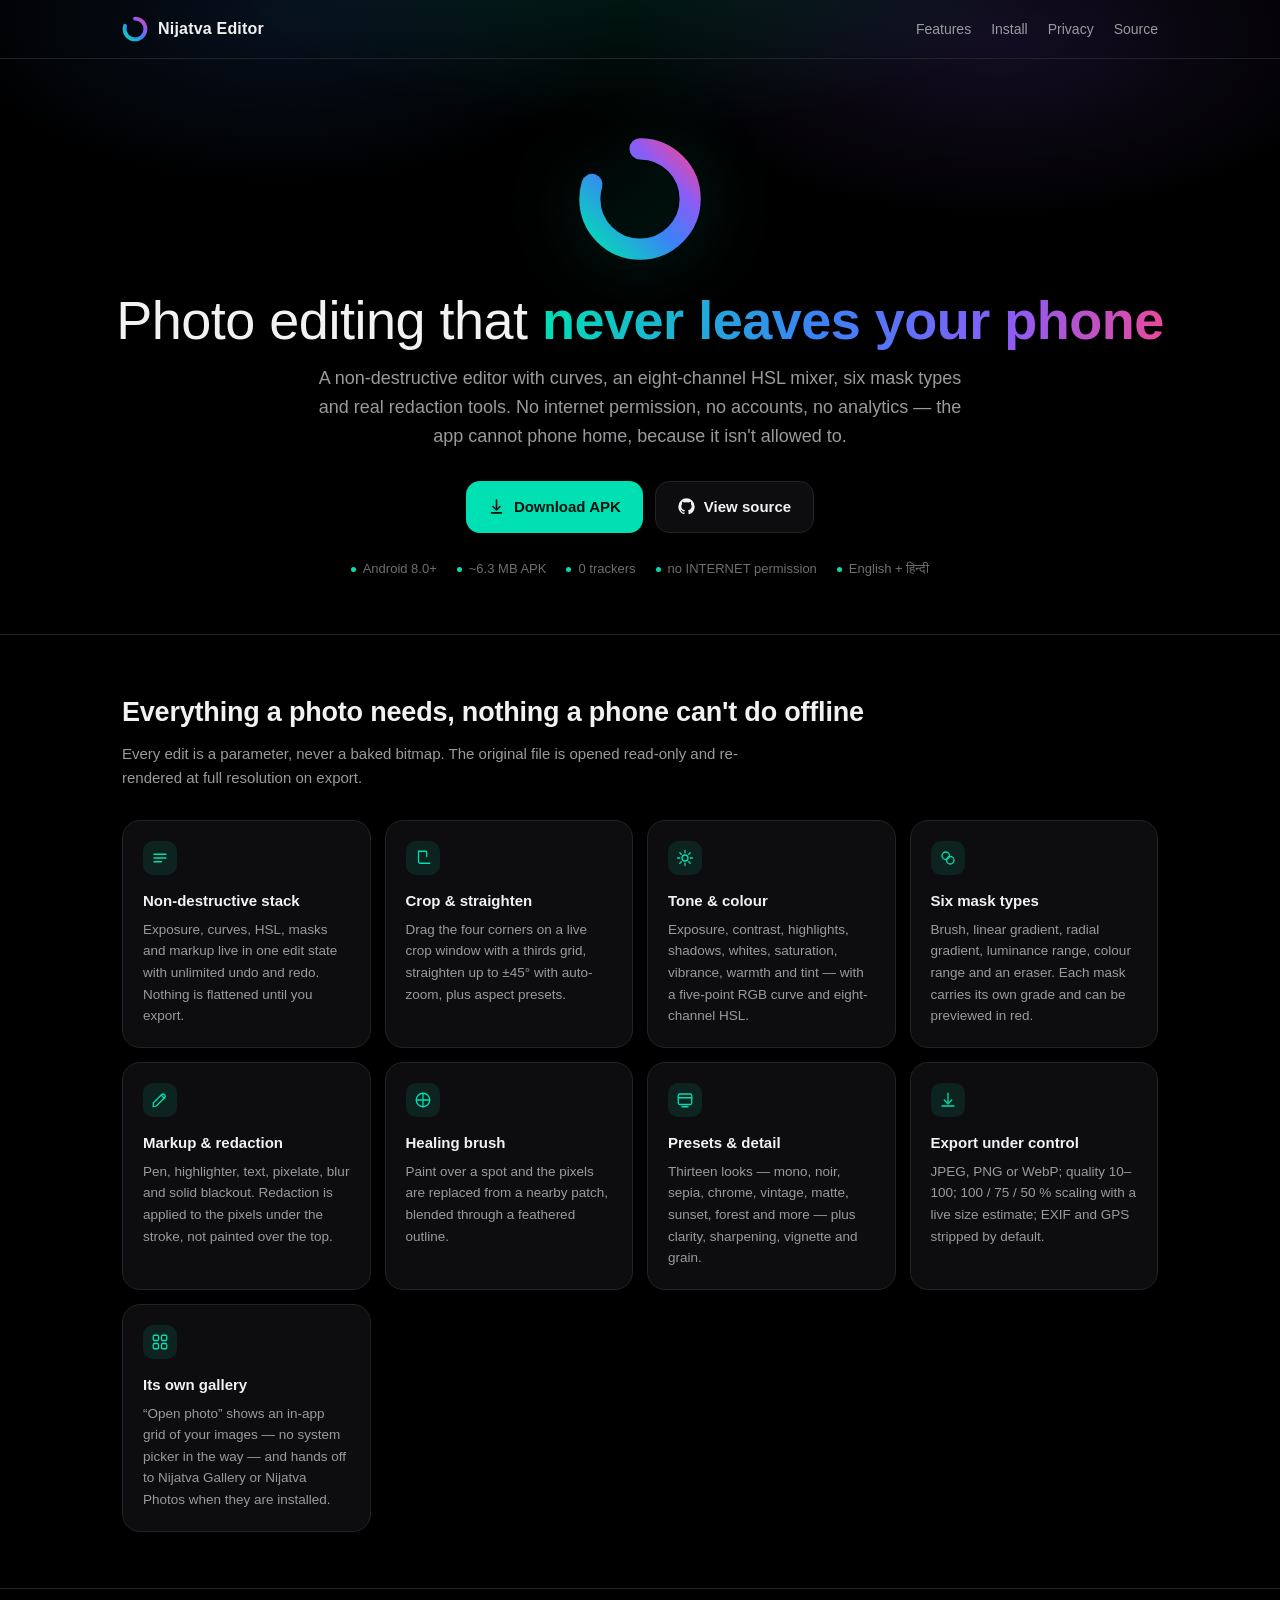
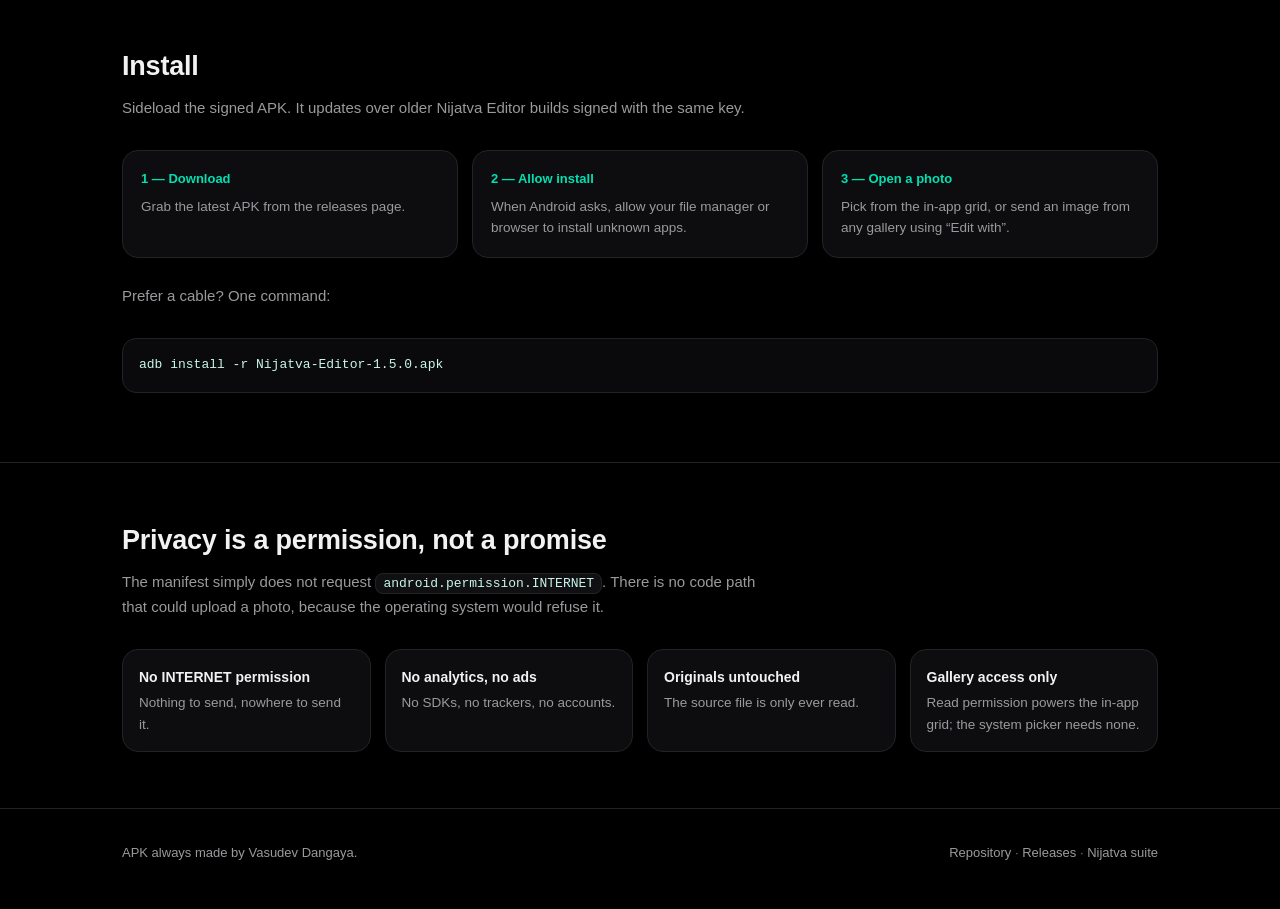
==== docs/index.html @ 4031af53 "Add landing page (docs/index.html) for GitHub Pages Single self-contained page in the app's AMOLED d" ====
<!DOCTYPE html>
<html lang="en">
<head>
<meta charset="utf-8">
<meta name="viewport" content="width=device-width, initial-scale=1">
<title>Nijatva Editor — offline photo editor for Android</title>
<meta name="description" content="Nijatva Editor is a fully offline, non-destructive photo editor for Android. Curves, HSL, six mask types, markup and redaction, 13 presets. No internet permission, no accounts, no analytics.">
<meta name="theme-color" content="#000000">
<meta property="og:title" content="Nijatva Editor">
<meta property="og:description" content="Offline, non-destructive photo editor for Android. No internet permission.">
<meta property="og:type" content="website">
<style>
  :root{
    --teal:#00e0b2; --blue:#3b82f6; --violet:#8b5cf6; --pink:#ec4899;
    --bg:#000000; --surface:#0d0d0f; --surface2:#141417; --line:#232327;
    --text:#f2f2f2; --muted:#9a9a9e; --dim:#6e6e73;
  }
  *{box-sizing:border-box}
  html{scroll-behavior:smooth}
  body{
    margin:0; background:var(--bg); color:var(--text);
    font-family:-apple-system,BlinkMacSystemFont,"Segoe UI",Roboto,"Helvetica Neue",Arial,sans-serif;
    line-height:1.6; -webkit-font-smoothing:antialiased;
  }
  a{color:inherit;text-decoration:none}
  .wrap{max-width:1080px;margin:0 auto;padding:0 22px}
  .glow{
    position:absolute;inset:0 0 auto 0;height:620px;pointer-events:none;
    background:
      radial-gradient(620px 300px at 50% -80px, rgba(0,224,178,.16), transparent 70%),
      radial-gradient(520px 260px at 78% 40px, rgba(139,92,246,.14), transparent 70%),
      radial-gradient(480px 240px at 22% 20px, rgba(59,130,246,.12), transparent 70%);
  }
  header{position:relative;border-bottom:1px solid var(--line)}
  nav{display:flex;align-items:center;gap:18px;padding:16px 0;position:relative}
  .brand{display:flex;align-items:center;gap:10px;font-weight:600;letter-spacing:.2px}
  .brand svg{width:26px;height:26px}
  nav .links{margin-left:auto;display:flex;gap:20px;font-size:14px;color:var(--muted)}
  nav .links a:hover{color:var(--text)}
  @media (max-width:640px){nav .links{gap:12px;font-size:13px}}

  .hero{position:relative;padding:74px 0 54px;text-align:center}
  .mark{width:132px;height:132px;margin:0 auto 26px;display:block;filter:drop-shadow(0 0 34px rgba(0,224,178,.22))}
  h1{font-size:clamp(32px,6vw,54px);line-height:1.1;margin:0 0 14px;font-weight:300;letter-spacing:-.5px}
  h1 b{font-weight:600;background:linear-gradient(100deg,var(--teal),var(--blue) 45%,var(--violet) 75%,var(--pink));-webkit-background-clip:text;background-clip:text;color:transparent}
  .sub{color:var(--muted);font-size:clamp(15px,2.2vw,18px);max-width:660px;margin:0 auto 30px}
  .cta{display:flex;gap:12px;justify-content:center;flex-wrap:wrap}
  .btn{display:inline-flex;align-items:center;gap:9px;padding:13px 22px;border-radius:14px;font-size:15px;font-weight:600;transition:transform .15s ease,opacity .15s ease}
  .btn:hover{transform:translateY(-1px)}
  .btn-primary{background:var(--teal);color:#00110d}
  .btn-ghost{border:1px solid var(--line);color:var(--text);background:var(--surface)}
  .btn-ghost:hover{border-color:#3a3a40}
  .meta{display:flex;gap:8px 20px;justify-content:center;flex-wrap:wrap;margin-top:26px;color:var(--dim);font-size:13px}
  .meta span{display:inline-flex;align-items:center;gap:7px}
  .dot{width:5px;height:5px;border-radius:50%;background:var(--teal);display:inline-block}

  section{padding:56px 0;border-top:1px solid var(--line);position:relative}
  h2{font-size:clamp(21px,3vw,27px);font-weight:600;margin:0 0 8px;letter-spacing:-.2px}
  .lead{color:var(--muted);margin:0 0 30px;max-width:640px;font-size:15px}

  .grid{display:grid;grid-template-columns:repeat(auto-fit,minmax(248px,1fr));gap:14px}
  .card{background:var(--surface);border:1px solid var(--line);border-radius:18px;padding:20px;transition:border-color .15s ease,background .15s ease}
  .card:hover{border-color:#33333a;background:var(--surface2)}
  .card .ico{width:34px;height:34px;border-radius:10px;display:grid;place-items:center;margin-bottom:14px;background:rgba(0,224,178,.1)}
  .card .ico svg{width:18px;height:18px;stroke:var(--teal);fill:none;stroke-width:1.7;stroke-linecap:round;stroke-linejoin:round}
  .card h3{font-size:15px;margin:0 0 6px;font-weight:600}
  .card p{margin:0;color:var(--muted);font-size:13.5px}

  .steps{display:grid;grid-template-columns:repeat(auto-fit,minmax(230px,1fr));gap:14px;counter-reset:s}
  .step{background:var(--surface);border:1px solid var(--line);border-radius:16px;padding:18px}
  .step b{display:block;font-size:13px;color:var(--teal);margin-bottom:6px}
  .step p{margin:0;color:var(--muted);font-size:13.5px}
  code{background:#101013;border:1px solid var(--line);border-radius:8px;padding:2px 7px;font-size:13px;color:#c9f7ea;font-family:ui-monospace,SFMono-Regular,Menlo,monospace}
  pre{background:#0a0a0c;border:1px solid var(--line);border-radius:14px;padding:16px;overflow:auto;font-size:13px;color:#c9f7ea}
  pre code{background:none;border:none;padding:0}

  .privacy{display:grid;grid-template-columns:repeat(auto-fit,minmax(210px,1fr));gap:14px}
  .privacy div{background:var(--surface);border:1px solid var(--line);border-radius:16px;padding:16px;font-size:13.5px;color:var(--muted)}
  .privacy b{display:block;color:var(--text);font-size:14px;margin-bottom:4px}

  footer{border-top:1px solid var(--line);padding:34px 0 46px;color:var(--dim);font-size:13px}
  footer .row{display:flex;gap:16px;flex-wrap:wrap;align-items:center;justify-content:space-between}
  footer a{color:var(--muted)}
  footer a:hover{color:var(--text)}
  .sig{color:var(--muted)}
</style>
</head>
<body>
<div class="glow"></div>

<header>
  <div class="wrap">
    <nav>
      <a class="brand" href="#top">
        <svg viewBox="0 0 100 100" aria-hidden="true">
          <defs><linearGradient id="ap" x1="0" y1="0" x2="1" y2="1">
            <stop offset="0" stop-color="#00e0b2"/><stop offset=".45" stop-color="#3b82f6"/>
            <stop offset=".75" stop-color="#8b5cf6"/><stop offset="1" stop-color="#ec4899"/>
          </linearGradient></defs>
          <circle cx="50" cy="50" r="40" fill="none" stroke="url(#ap)" stroke-width="15"
                  stroke-linecap="round" stroke-dasharray="200 52" transform="rotate(-90 50 50)"/>
        </svg>
        Nijatva Editor
      </a>
      <div class="links">
        <a href="#features">Features</a>
        <a href="#install">Install</a>
        <a href="#privacy">Privacy</a>
        <a href="https://github.com/vasudev-work/nijatva-photo-editor">Source</a>
      </div>
    </nav>
  </div>
</header>

<main id="top">
  <div class="wrap hero">
    <svg class="mark" viewBox="0 0 100 100" aria-hidden="true">
      <defs><linearGradient id="ap2" x1="0" y1="0" x2="1" y2="1">
        <stop offset="0" stop-color="#00e0b2"/><stop offset=".45" stop-color="#3b82f6"/>
        <stop offset=".75" stop-color="#8b5cf6"/><stop offset="1" stop-color="#ec4899"/>
      </linearGradient></defs>
      <circle cx="50" cy="50" r="38" fill="none" stroke="url(#ap2)" stroke-width="16"
              stroke-linecap="round" stroke-dasharray="190 49" transform="rotate(-90 50 50)"/>
    </svg>
    <h1>Photo editing that <b>never leaves your phone</b></h1>
    <p class="sub">A non-destructive editor with curves, an eight-channel HSL mixer, six mask types and real redaction tools. No internet permission, no accounts, no analytics — the app cannot phone home, because it isn't allowed to.</p>
    <div class="cta">
      <a class="btn btn-primary" href="https://github.com/vasudev-work/nijatva-photo-editor/releases/latest">
        <svg width="17" height="17" viewBox="0 0 24 24" fill="none" stroke="currentColor" stroke-width="2.2" stroke-linecap="round" stroke-linejoin="round"><path d="M12 3v12"/><path d="m7 12 5 5 5-5"/><path d="M5 21h14"/></svg>
        Download APK
      </a>
      <a class="btn btn-ghost" href="https://github.com/vasudev-work/nijatva-photo-editor">
        <svg width="17" height="17" viewBox="0 0 24 24" fill="currentColor"><path d="M12 .5A11.5 11.5 0 0 0 .5 12a11.5 11.5 0 0 0 7.86 10.92c.58.1.79-.25.79-.55v-2.1c-3.2.7-3.88-1.37-3.88-1.37-.53-1.33-1.29-1.68-1.29-1.68-1.05-.72.08-.71.08-.71 1.16.08 1.77 1.19 1.77 1.19 1.03 1.77 2.7 1.26 3.36.96.1-.75.4-1.26.73-1.55-2.55-.29-5.24-1.28-5.24-5.7 0-1.26.45-2.29 1.19-3.1-.12-.29-.52-1.46.11-3.05 0 0 .96-.31 3.15 1.18a10.9 10.9 0 0 1 5.74 0c2.18-1.49 3.14-1.18 3.14-1.18.63 1.59.23 2.76.12 3.05.74.81 1.19 1.84 1.19 3.1 0 4.43-2.7 5.4-5.26 5.69.41.36.78 1.06.78 2.14v3.17c0 .3.2.66.8.55A11.5 11.5 0 0 0 23.5 12A11.5 11.5 0 0 0 12 .5"/></svg>
        View source
      </a>
    </div>
    <div class="meta">
      <span><i class="dot"></i>Android 8.0+</span>
      <span><i class="dot"></i>~6.3 MB APK</span>
      <span><i class="dot"></i>0 trackers</span>
      <span><i class="dot"></i>no INTERNET permission</span>
      <span><i class="dot"></i>English + हिन्दी</span>
    </div>
  </div>

  <section id="features">
    <div class="wrap">
      <h2>Everything a photo needs, nothing a phone can't do offline</h2>
      <p class="lead">Every edit is a parameter, never a baked bitmap. The original file is opened read-only and re-rendered at full resolution on export.</p>
      <div class="grid">
        <div class="card">
          <div class="ico"><svg viewBox="0 0 24 24"><path d="M4 7h16M4 12h16M4 17h10"/></svg></div>
          <h3>Non-destructive stack</h3>
          <p>Exposure, curves, HSL, masks and markup live in one edit state with unlimited undo and redo. Nothing is flattened until you export.</p>
        </div>
        <div class="card">
          <div class="ico"><svg viewBox="0 0 24 24"><path d="M6 3v14a2 2 0 0 0 2 2h13"/><path d="M6 3h9a2 2 0 0 1 2 2v5"/></svg></div>
          <h3>Crop &amp; straighten</h3>
          <p>Drag the four corners on a live crop window with a thirds grid, straighten up to ±45° with auto-zoom, plus aspect presets.</p>
        </div>
        <div class="card">
          <div class="ico"><svg viewBox="0 0 24 24"><circle cx="12" cy="12" r="4"/><path d="M12 2v3M12 19v3M2 12h3M19 12h3M5 5l2 2M17 17l2 2M19 5l-2 2M7 17l-2 2"/></svg></div>
          <h3>Tone &amp; colour</h3>
          <p>Exposure, contrast, highlights, shadows, whites, saturation, vibrance, warmth and tint — with a five-point RGB curve and eight-channel HSL.</p>
        </div>
        <div class="card">
          <div class="ico"><svg viewBox="0 0 24 24"><circle cx="9" cy="9" r="5"/><circle cx="15" cy="15" r="5"/></svg></div>
          <h3>Six mask types</h3>
          <p>Brush, linear gradient, radial gradient, luminance range, colour range and an eraser. Each mask carries its own grade and can be previewed in red.</p>
        </div>
        <div class="card">
          <div class="ico"><svg viewBox="0 0 24 24"><path d="M3 21l4-1 11-11a2.8 2.8 0 0 0-4-4L3 16z"/><path d="M14 6l4 4"/></svg></div>
          <h3>Markup &amp; redaction</h3>
          <p>Pen, highlighter, text, pixelate, blur and solid blackout. Redaction is applied to the pixels under the stroke, not painted over the top.</p>
        </div>
        <div class="card">
          <div class="ico"><svg viewBox="0 0 24 24"><path d="M12 3v18M3 12h18"/><circle cx="12" cy="12" r="9"/></svg></div>
          <h3>Healing brush</h3>
          <p>Paint over a spot and the pixels are replaced from a nearby patch, blended through a feathered outline.</p>
        </div>
        <div class="card">
          <div class="ico"><svg viewBox="0 0 24 24"><rect x="3" y="4" width="18" height="14" rx="2"/><path d="M3 9h18"/><path d="M8 21h8"/></svg></div>
          <h3>Presets &amp; detail</h3>
          <p>Thirteen looks — mono, noir, sepia, chrome, vintage, matte, sunset, forest and more — plus clarity, sharpening, vignette and grain.</p>
        </div>
        <div class="card">
          <div class="ico"><svg viewBox="0 0 24 24"><path d="M12 3v12"/><path d="m7 12 5 5 5-5"/><path d="M4 20h16"/></svg></div>
          <h3>Export under control</h3>
          <p>JPEG, PNG or WebP; quality 10–100; 100 / 75 / 50 % scaling with a live size estimate; EXIF and GPS stripped by default.</p>
        </div>
        <div class="card">
          <div class="ico"><svg viewBox="0 0 24 24"><rect x="3" y="3" width="7" height="7" rx="1.5"/><rect x="14" y="3" width="7" height="7" rx="1.5"/><rect x="3" y="14" width="7" height="7" rx="1.5"/><rect x="14" y="14" width="7" height="7" rx="1.5"/></svg></div>
          <h3>Its own gallery</h3>
          <p>“Open photo” shows an in-app grid of your images — no system picker in the way — and hands off to Nijatva Gallery or Nijatva Photos when they are installed.</p>
        </div>
      </div>
    </div>
  </section>

  <section id="install">
    <div class="wrap">
      <h2>Install</h2>
      <p class="lead">Sideload the signed APK. It updates over older Nijatva Editor builds signed with the same key.</p>
      <div class="steps">
        <div class="step"><b>1 — Download</b><p>Grab the latest APK from the releases page.</p></div>
        <div class="step"><b>2 — Allow install</b><p>When Android asks, allow your file manager or browser to install unknown apps.</p></div>
        <div class="step"><b>3 — Open a photo</b><p>Pick from the in-app grid, or send an image from any gallery using “Edit with”.</p></div>
      </div>
      <p class="lead" style="margin-top:26px">Prefer a cable? One command:</p>
      <pre><code>adb install -r Nijatva-Editor-1.5.0.apk</code></pre>
    </div>
  </section>

  <section id="privacy">
    <div class="wrap">
      <h2>Privacy is a permission, not a promise</h2>
      <p class="lead">The manifest simply does not request <code>android.permission.INTERNET</code>. There is no code path that could upload a photo, because the operating system would refuse it.</p>
      <div class="privacy">
        <div><b>No INTERNET permission</b>Nothing to send, nowhere to send it.</div>
        <div><b>No analytics, no ads</b>No SDKs, no trackers, no accounts.</div>
        <div><b>Originals untouched</b>The source file is only ever read.</div>
        <div><b>Gallery access only</b>Read permission powers the in-app grid; the system picker needs none.</div>
      </div>
    </div>
  </section>
</main>

<footer>
  <div class="wrap row">
    <span class="sig">APK always made by Vasudev Dangaya.</span>
    <span>
      <a href="https://github.com/vasudev-work/nijatva-photo-editor">Repository</a> ·
      <a href="https://github.com/vasudev-work/nijatva-photo-editor/releases">Releases</a> ·
      <a href="https://github.com/vasudev-work">Nijatva suite</a>
    </span>
  </div>
</footer>
</body>
</html>
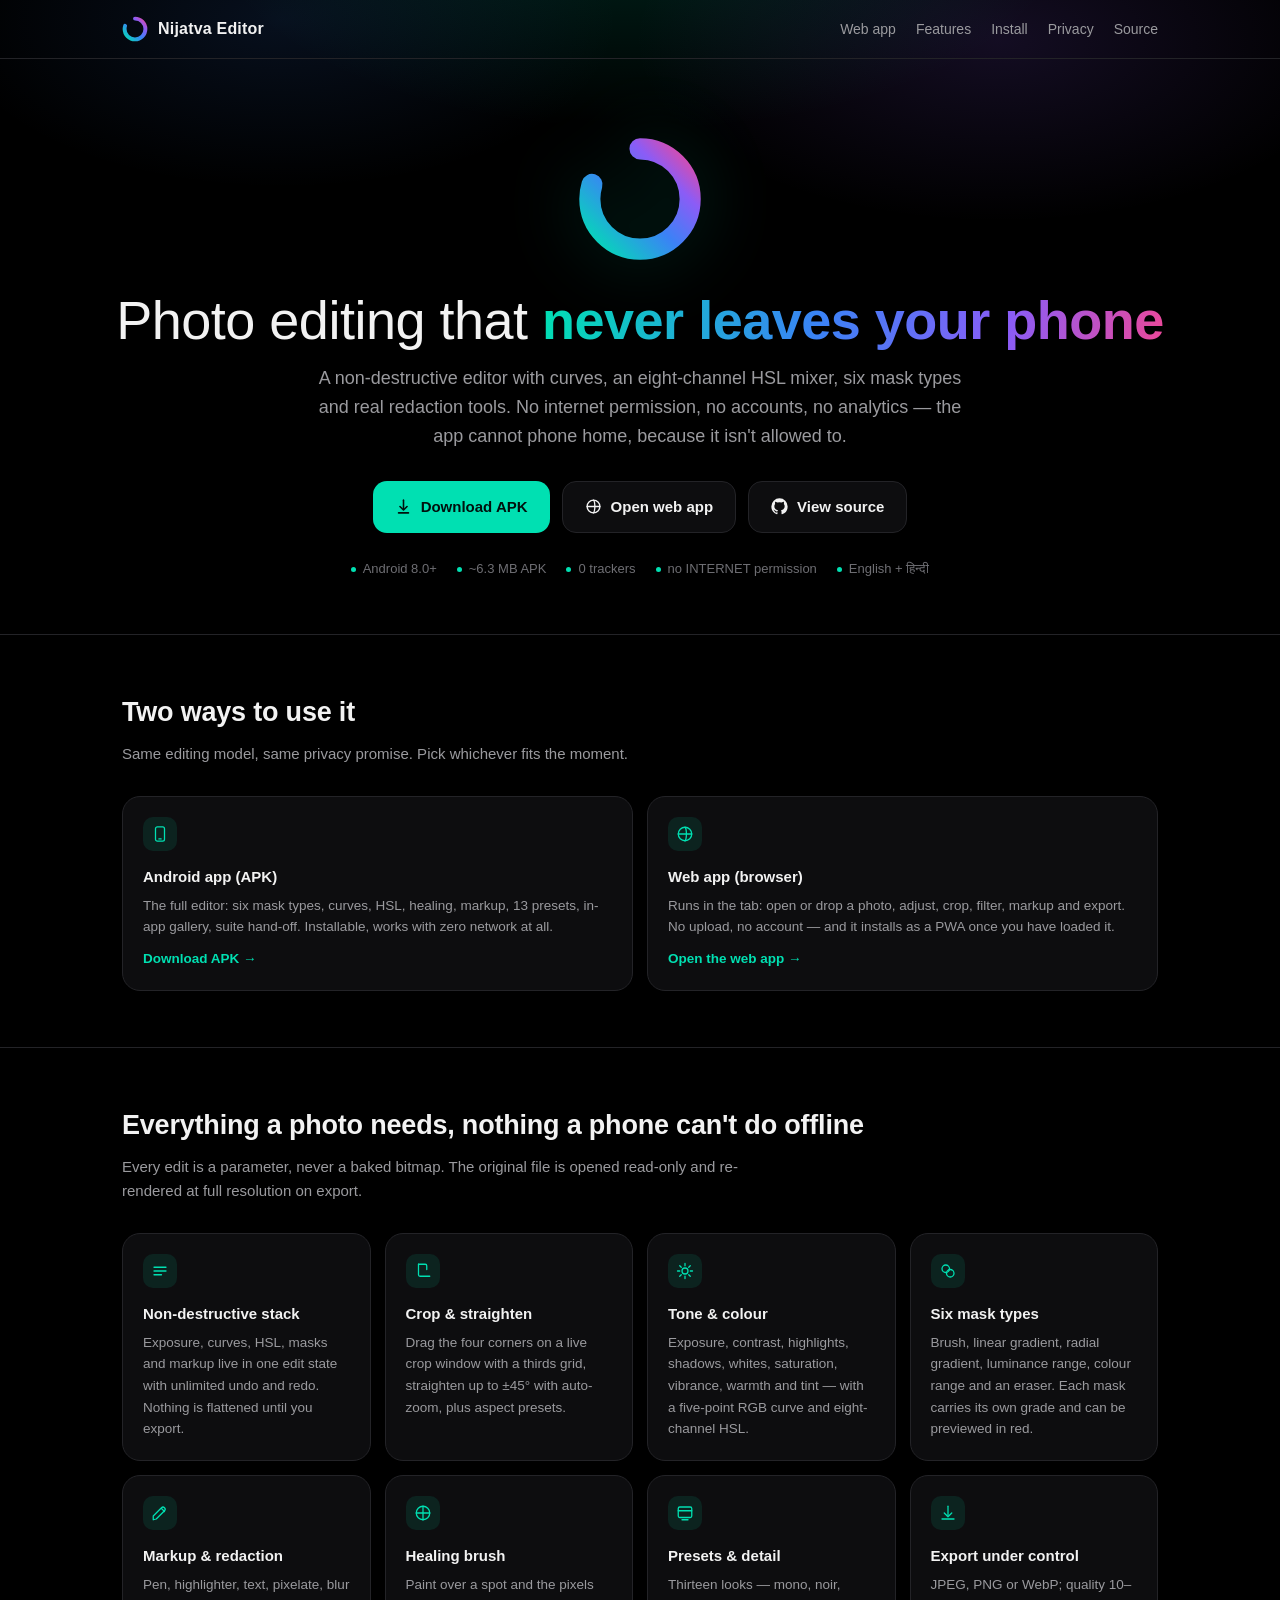
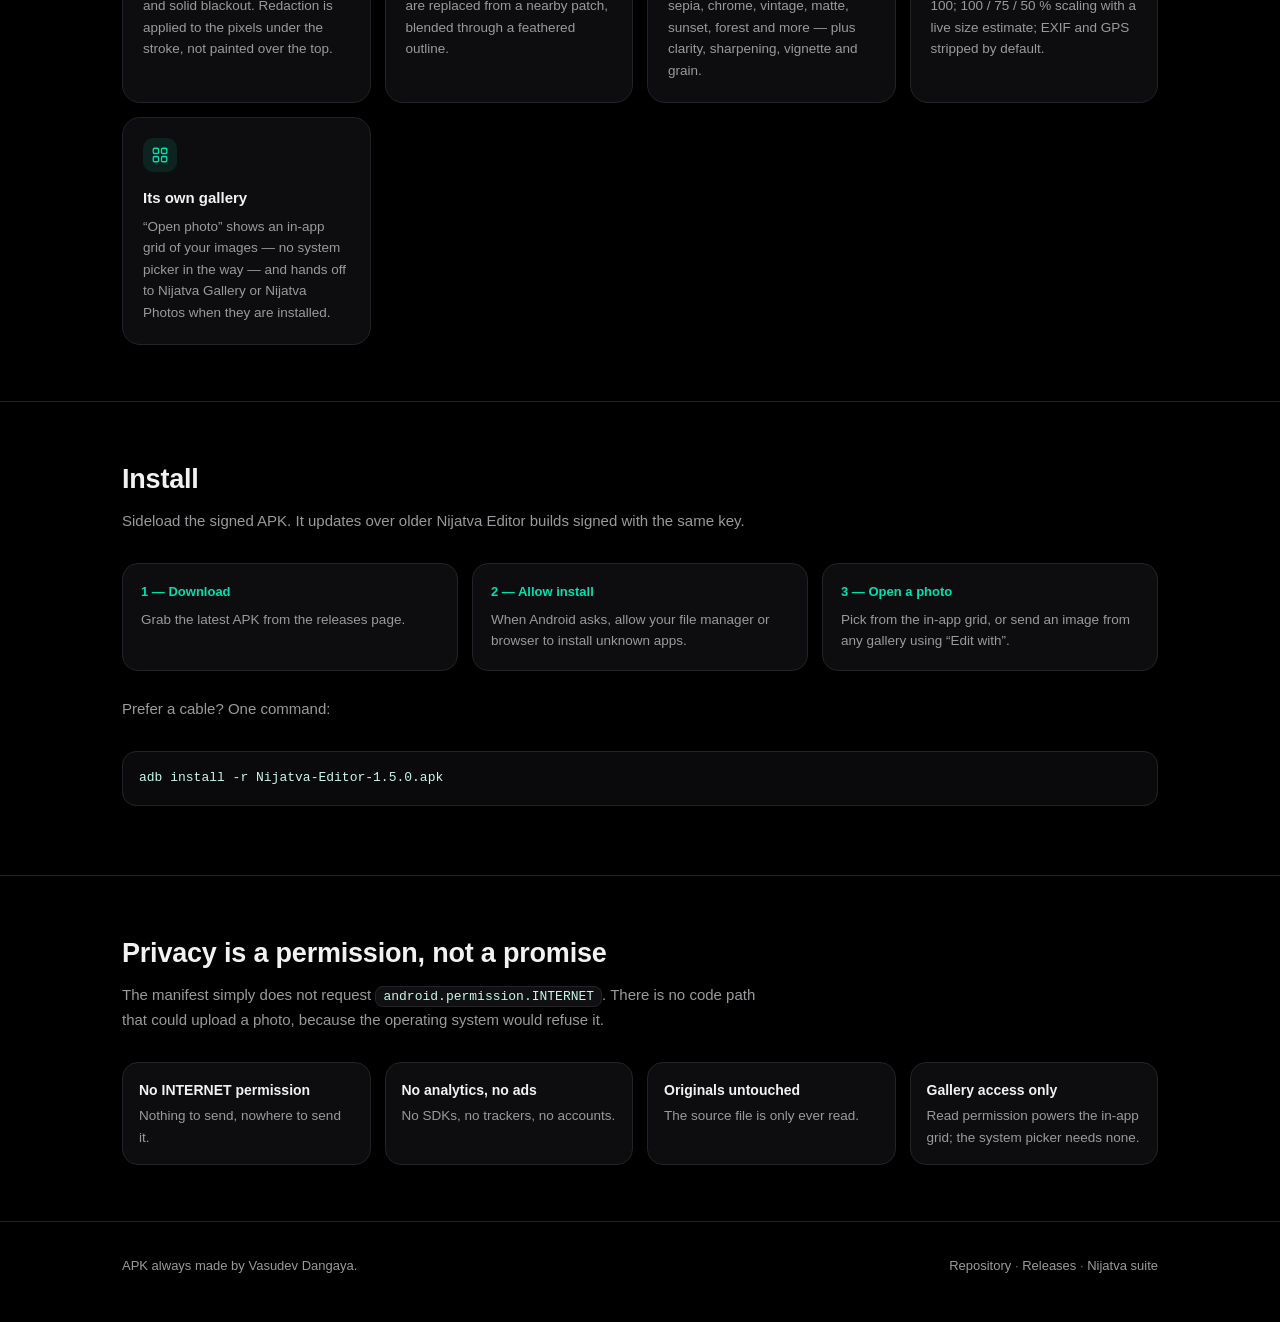
==== commit ecc1d23a: "Add web app (docs/app.html) + PWA manifest, service worker and icons Canvas-based editor that runs e" ====
--- a/docs/index.html
+++ b/docs/index.html
@@ -103,10 +103,11 @@
         Nijatva Editor
       </a>
       <div class="links">
+        <a href="app.html">Web app</a>
         <a href="#features">Features</a>
         <a href="#install">Install</a>
         <a href="#privacy">Privacy</a>
-        <a href="https://github.com/vasudev-work/nijatva-photo-editor">Source</a>
+        <a href="https://github.com/nijatva/nijatva-photo-editor">Source</a>
       </div>
     </nav>
   </div>
@@ -125,11 +126,15 @@
     <h1>Photo editing that <b>never leaves your phone</b></h1>
     <p class="sub">A non-destructive editor with curves, an eight-channel HSL mixer, six mask types and real redaction tools. No internet permission, no accounts, no analytics — the app cannot phone home, because it isn't allowed to.</p>
     <div class="cta">
-      <a class="btn btn-primary" href="https://github.com/vasudev-work/nijatva-photo-editor/releases/latest">
+      <a class="btn btn-primary" href="https://github.com/nijatva/nijatva-photo-editor/releases/download/v1.5.0/Nijatva-Editor-1.5.0.apk">
         <svg width="17" height="17" viewBox="0 0 24 24" fill="none" stroke="currentColor" stroke-width="2.2" stroke-linecap="round" stroke-linejoin="round"><path d="M12 3v12"/><path d="m7 12 5 5 5-5"/><path d="M5 21h14"/></svg>
         Download APK
       </a>
-      <a class="btn btn-ghost" href="https://github.com/vasudev-work/nijatva-photo-editor">
+      <a class="btn btn-ghost" href="app.html">
+        <svg width="17" height="17" viewBox="0 0 24 24" fill="none" stroke="currentColor" stroke-width="1.9" stroke-linecap="round" stroke-linejoin="round"><circle cx="12" cy="12" r="9"/><path d="M3 12h18"/><path d="M12 3c2.5 2.6 2.5 15.4 0 18"/></svg>
+        Open web app
+      </a>
+      <a class="btn btn-ghost" href="https://github.com/nijatva/nijatva-photo-editor">
         <svg width="17" height="17" viewBox="0 0 24 24" fill="currentColor"><path d="M12 .5A11.5 11.5 0 0 0 .5 12a11.5 11.5 0 0 0 7.86 10.92c.58.1.79-.25.79-.55v-2.1c-3.2.7-3.88-1.37-3.88-1.37-.53-1.33-1.29-1.68-1.29-1.68-1.05-.72.08-.71.08-.71 1.16.08 1.77 1.19 1.77 1.19 1.03 1.77 2.7 1.26 3.36.96.1-.75.4-1.26.73-1.55-2.55-.29-5.24-1.28-5.24-5.7 0-1.26.45-2.29 1.19-3.1-.12-.29-.52-1.46.11-3.05 0 0 .96-.31 3.15 1.18a10.9 10.9 0 0 1 5.74 0c2.18-1.49 3.14-1.18 3.14-1.18.63 1.59.23 2.76.12 3.05.74.81 1.19 1.84 1.19 3.1 0 4.43-2.7 5.4-5.26 5.69.41.36.78 1.06.78 2.14v3.17c0 .3.2.66.8.55A11.5 11.5 0 0 0 23.5 12A11.5 11.5 0 0 0 12 .5"/></svg>
         View source
       </a>
@@ -142,6 +147,28 @@
       <span><i class="dot"></i>English + हिन्दी</span>
     </div>
   </div>
+
+
+  <section id="web">
+    <div class="wrap">
+      <h2>Two ways to use it</h2>
+      <p class="lead">Same editing model, same privacy promise. Pick whichever fits the moment.</p>
+      <div class="grid">
+        <div class="card">
+          <div class="ico"><svg viewBox="0 0 24 24"><rect x="6" y="2.5" width="12" height="19" rx="2.5"/><path d="M10.5 18.5h3"/></svg></div>
+          <h3>Android app (APK)</h3>
+          <p>The full editor: six mask types, curves, HSL, healing, markup, 13 presets, in-app gallery, suite hand-off. Installable, works with zero network at all.</p>
+          <p style="margin-top:10px"><a href="https://github.com/nijatva/nijatva-photo-editor/releases/download/v1.5.0/Nijatva-Editor-1.5.0.apk" style="color:var(--teal);font-weight:600">Download APK →</a></p>
+        </div>
+        <div class="card">
+          <div class="ico"><svg viewBox="0 0 24 24"><circle cx="12" cy="12" r="9"/><path d="M3 12h18"/><path d="M12 3c2.5 2.6 2.5 15.4 0 18"/></svg></div>
+          <h3>Web app (browser)</h3>
+          <p>Runs in the tab: open or drop a photo, adjust, crop, filter, markup and export. No upload, no account — and it installs as a PWA once you have loaded it.</p>
+          <p style="margin-top:10px"><a href="app.html" style="color:var(--teal);font-weight:600">Open the web app →</a></p>
+        </div>
+      </div>
+    </div>
+  </section>
 
   <section id="features">
     <div class="wrap">
@@ -229,9 +256,9 @@
   <div class="wrap row">
     <span class="sig">APK always made by Vasudev Dangaya.</span>
     <span>
-      <a href="https://github.com/vasudev-work/nijatva-photo-editor">Repository</a> ·
-      <a href="https://github.com/vasudev-work/nijatva-photo-editor/releases">Releases</a> ·
-      <a href="https://github.com/vasudev-work">Nijatva suite</a>
+      <a href="https://github.com/nijatva/nijatva-photo-editor">Repository</a> ·
+      <a href="https://github.com/nijatva/nijatva-photo-editor/releases">Releases</a> ·
+      <a href="https://github.com/nijatva">Nijatva suite</a>
     </span>
   </div>
 </footer>
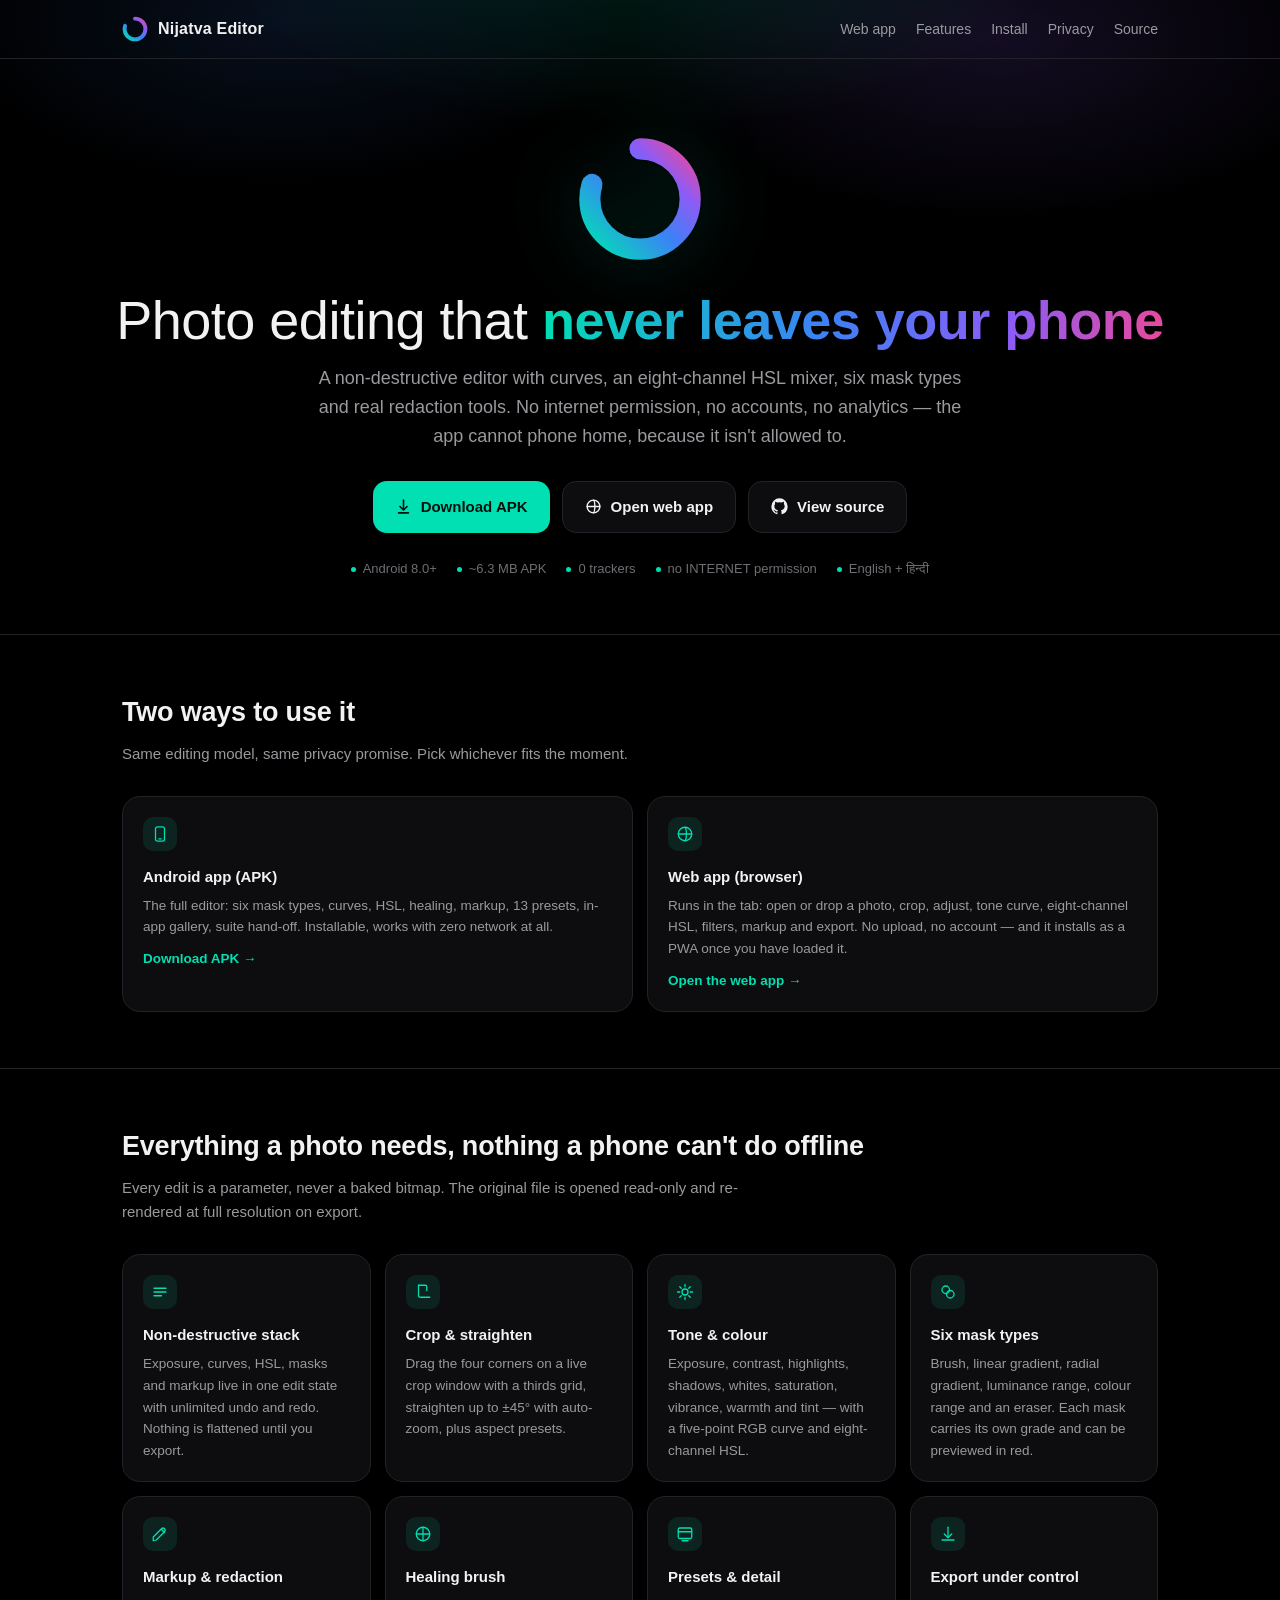
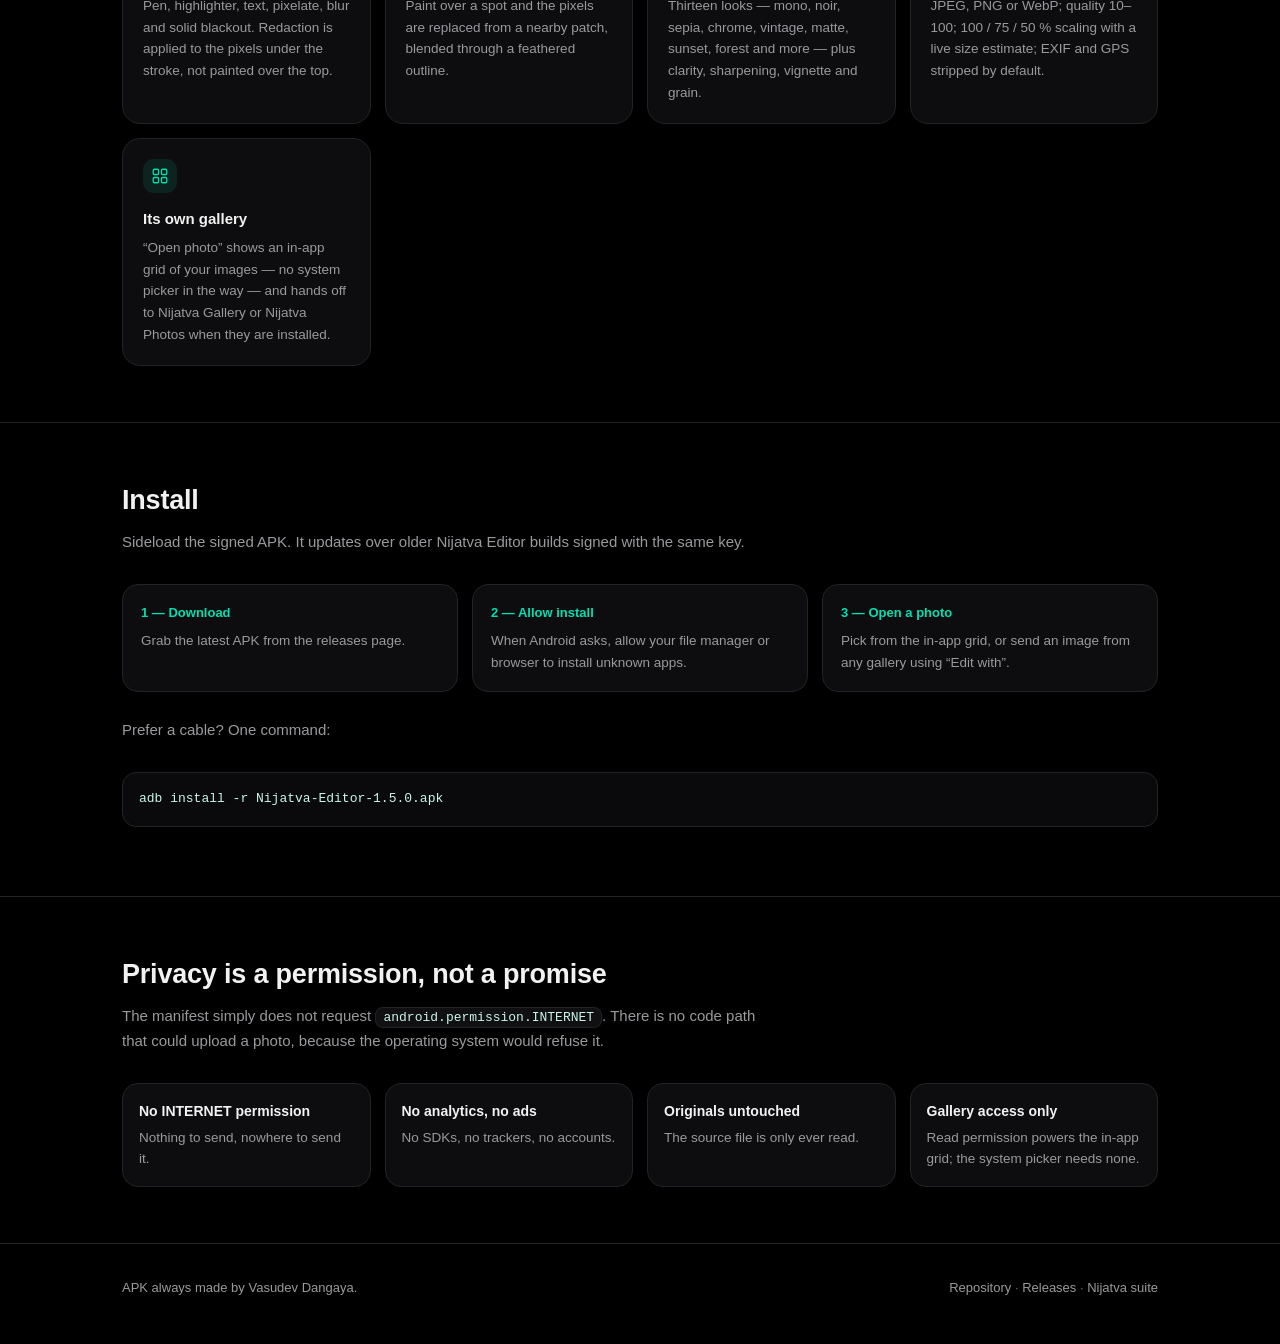
==== commit c157f313: "Web app: tone curve and eight-channel HSL mixer - Curves tab: five-point RGB curve, Catmull-Rom inte" ====
--- a/docs/index.html
+++ b/docs/index.html
@@ -103,7 +103,7 @@
         Nijatva Editor
       </a>
       <div class="links">
-        <a href="app.html">Web app</a>
+        <a href="app/">Web app</a>
         <a href="#features">Features</a>
         <a href="#install">Install</a>
         <a href="#privacy">Privacy</a>
@@ -130,7 +130,7 @@
         <svg width="17" height="17" viewBox="0 0 24 24" fill="none" stroke="currentColor" stroke-width="2.2" stroke-linecap="round" stroke-linejoin="round"><path d="M12 3v12"/><path d="m7 12 5 5 5-5"/><path d="M5 21h14"/></svg>
         Download APK
       </a>
-      <a class="btn btn-ghost" href="app.html">
+      <a class="btn btn-ghost" href="app/">
         <svg width="17" height="17" viewBox="0 0 24 24" fill="none" stroke="currentColor" stroke-width="1.9" stroke-linecap="round" stroke-linejoin="round"><circle cx="12" cy="12" r="9"/><path d="M3 12h18"/><path d="M12 3c2.5 2.6 2.5 15.4 0 18"/></svg>
         Open web app
       </a>
@@ -163,8 +163,8 @@
         <div class="card">
           <div class="ico"><svg viewBox="0 0 24 24"><circle cx="12" cy="12" r="9"/><path d="M3 12h18"/><path d="M12 3c2.5 2.6 2.5 15.4 0 18"/></svg></div>
           <h3>Web app (browser)</h3>
-          <p>Runs in the tab: open or drop a photo, adjust, crop, filter, markup and export. No upload, no account — and it installs as a PWA once you have loaded it.</p>
-          <p style="margin-top:10px"><a href="app.html" style="color:var(--teal);font-weight:600">Open the web app →</a></p>
+          <p>Runs in the tab: open or drop a photo, crop, adjust, tone curve, eight-channel HSL, filters, markup and export. No upload, no account — and it installs as a PWA once you have loaded it.</p>
+          <p style="margin-top:10px"><a href="app/" style="color:var(--teal);font-weight:600">Open the web app →</a></p>
         </div>
       </div>
     </div>
